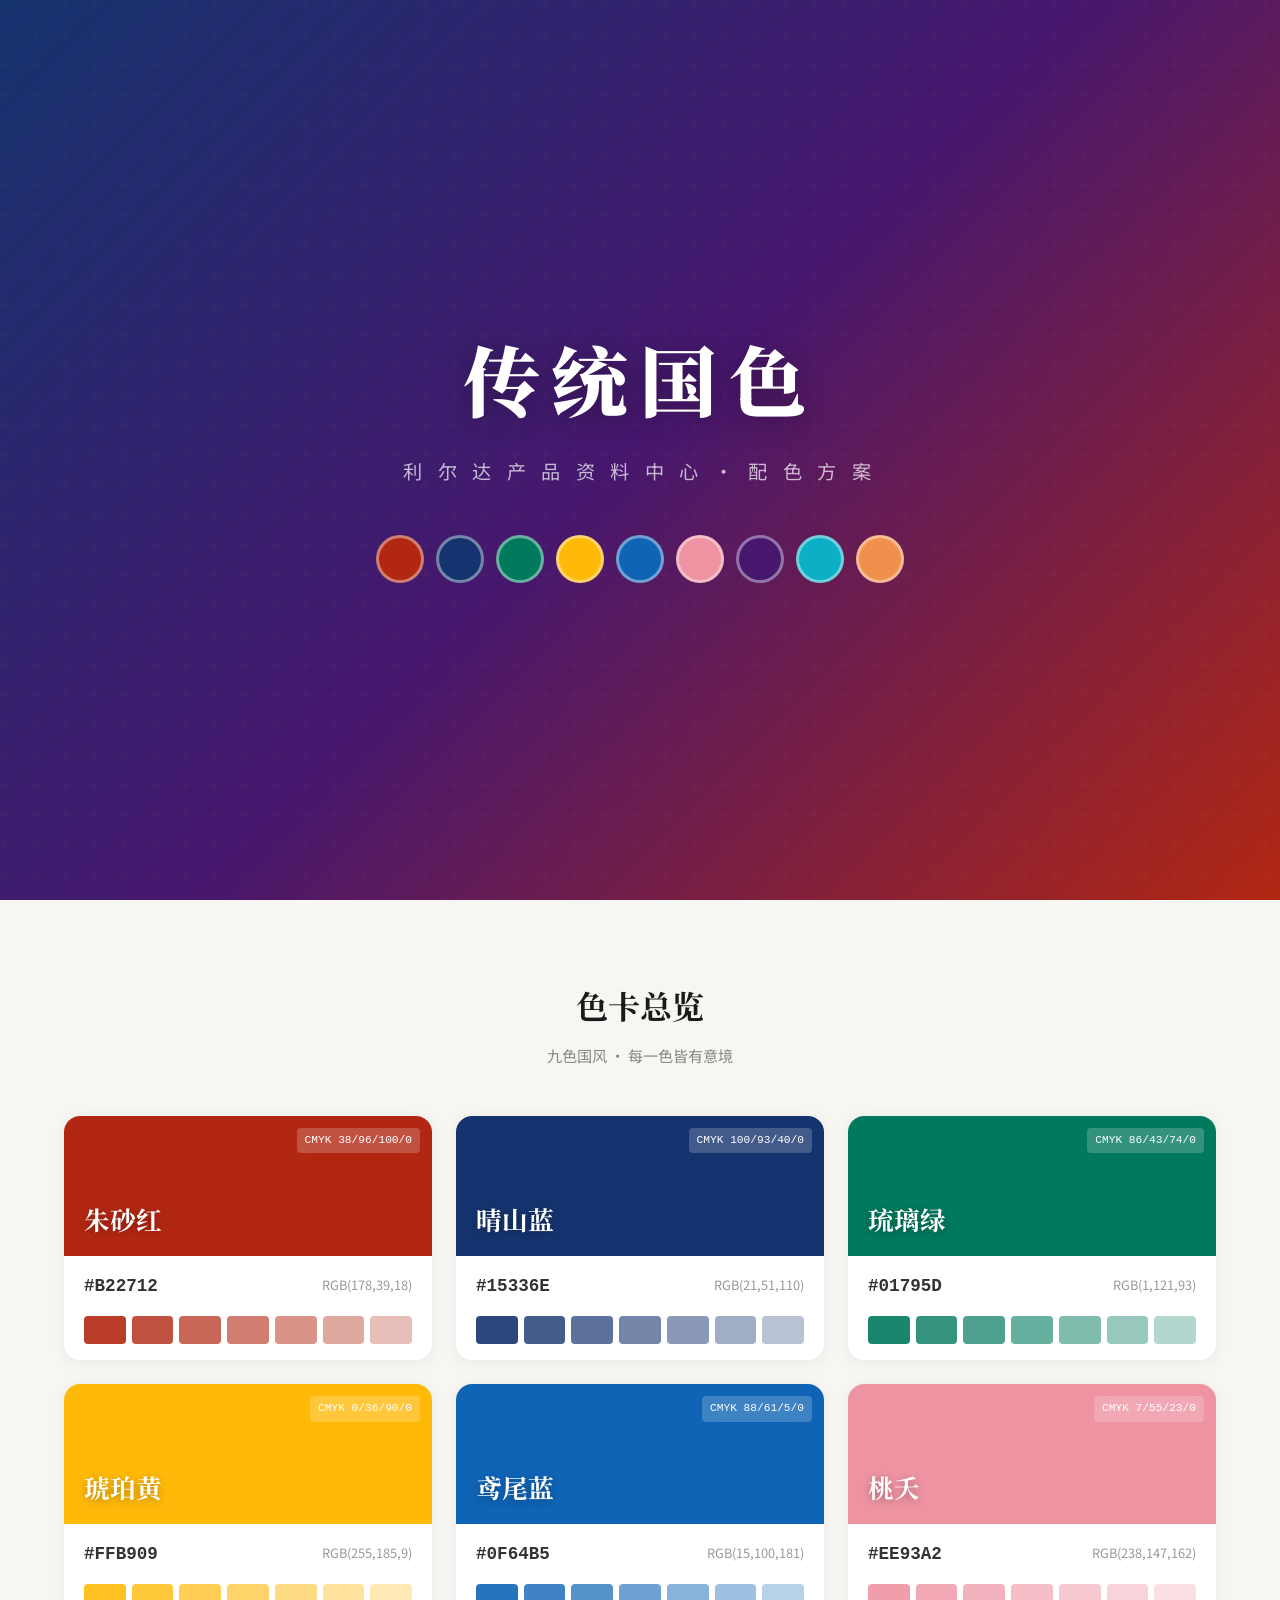
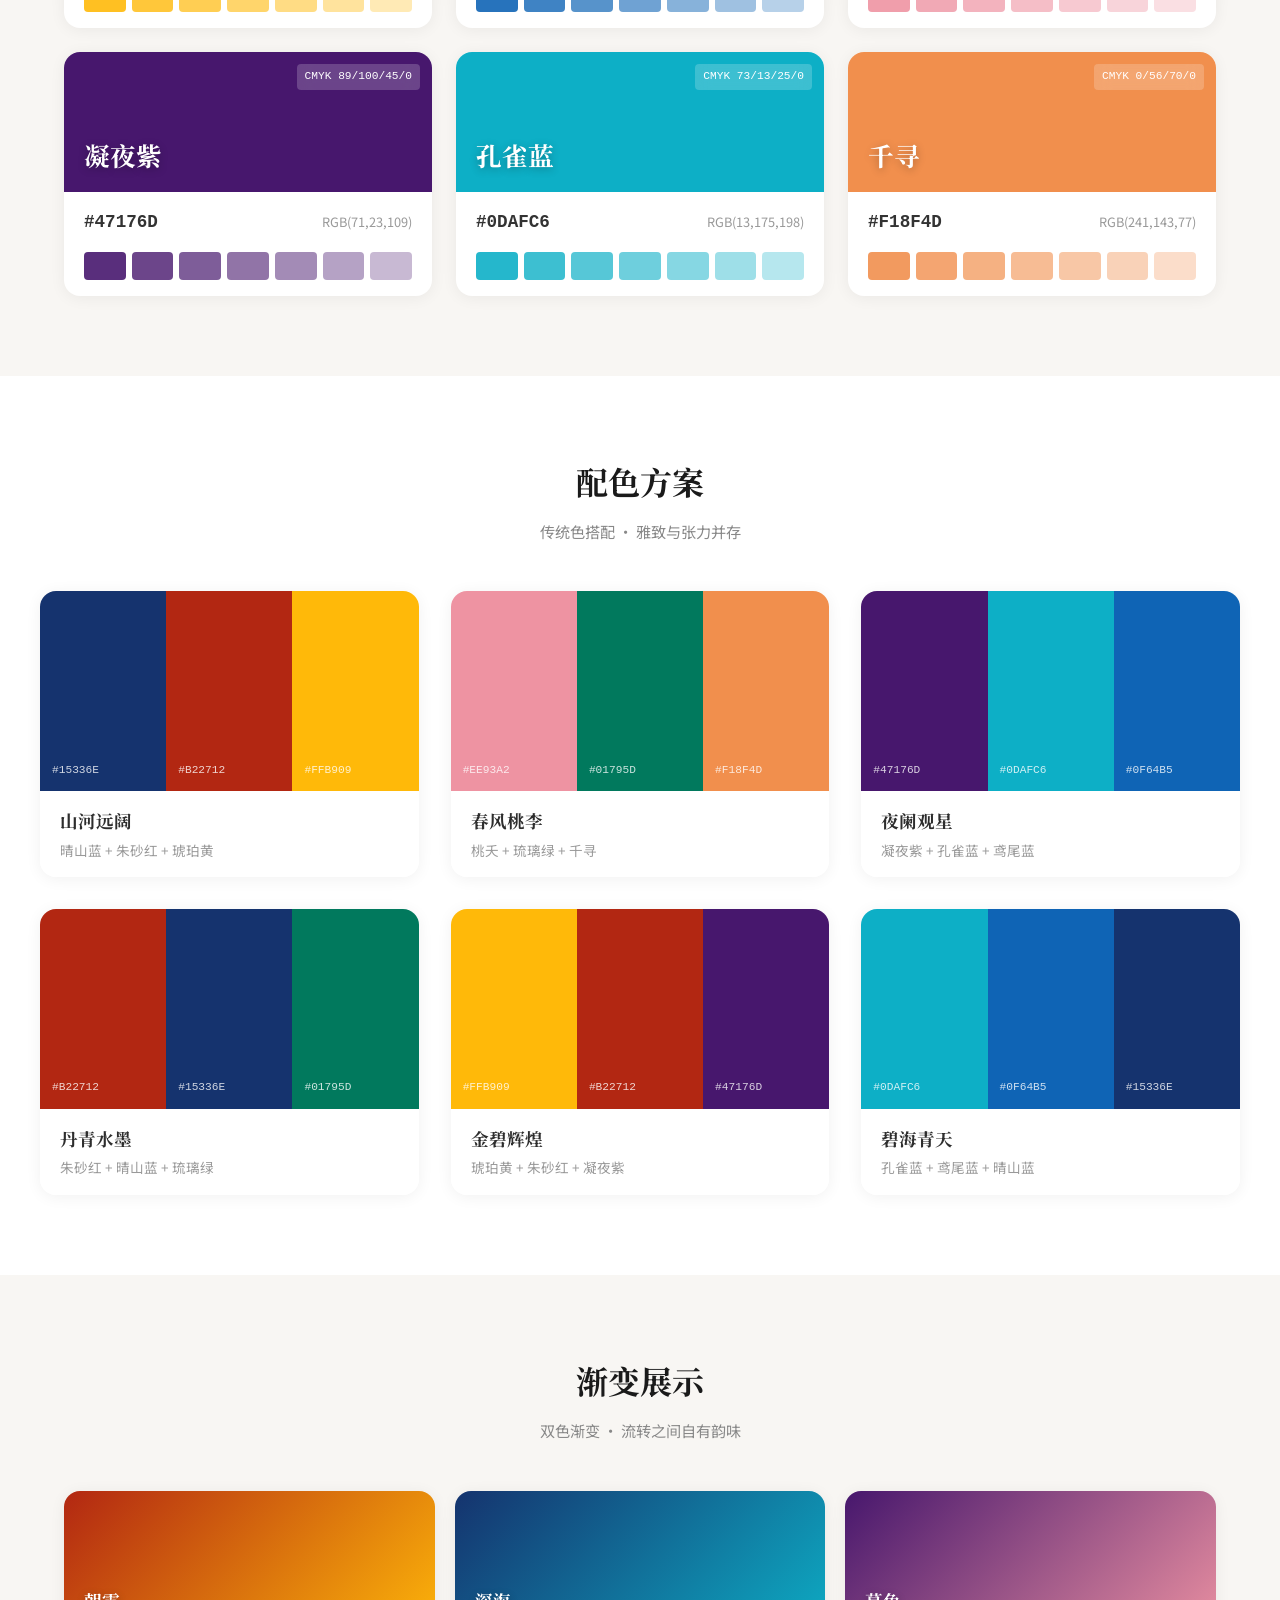
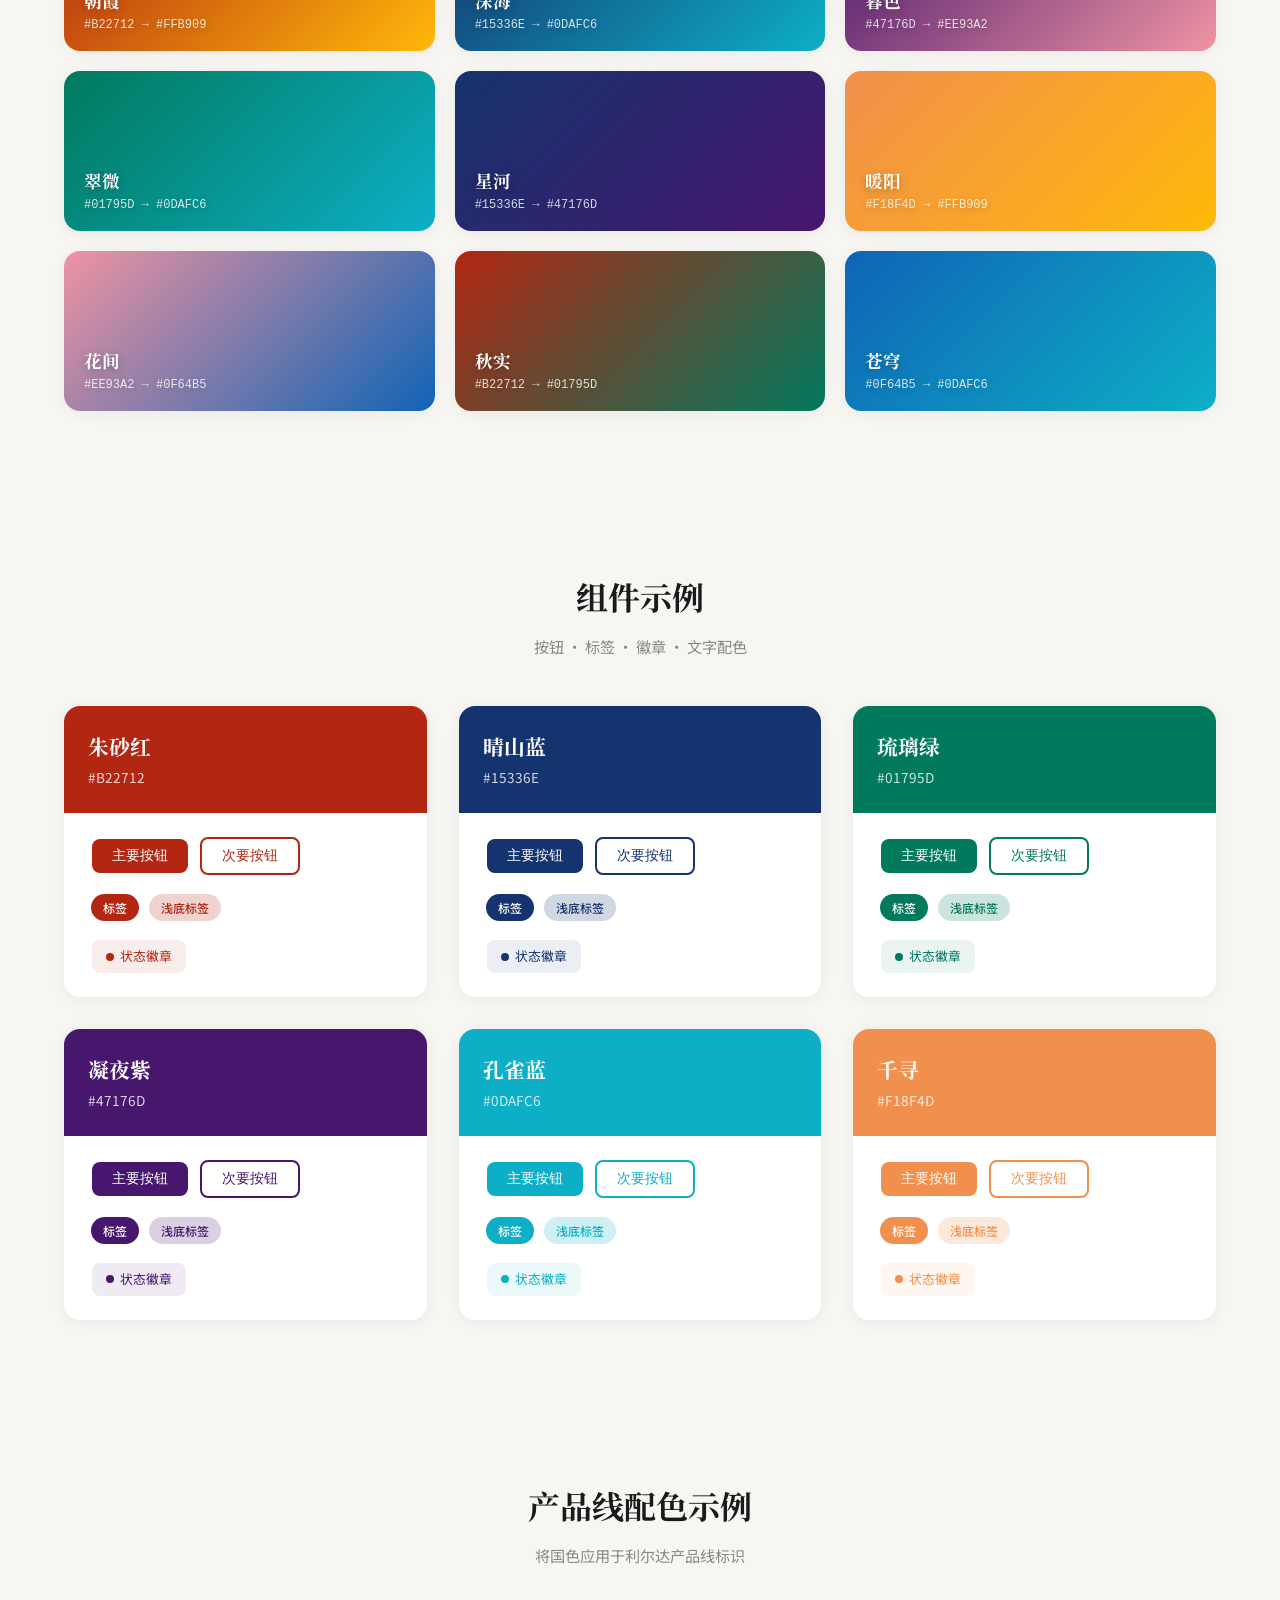
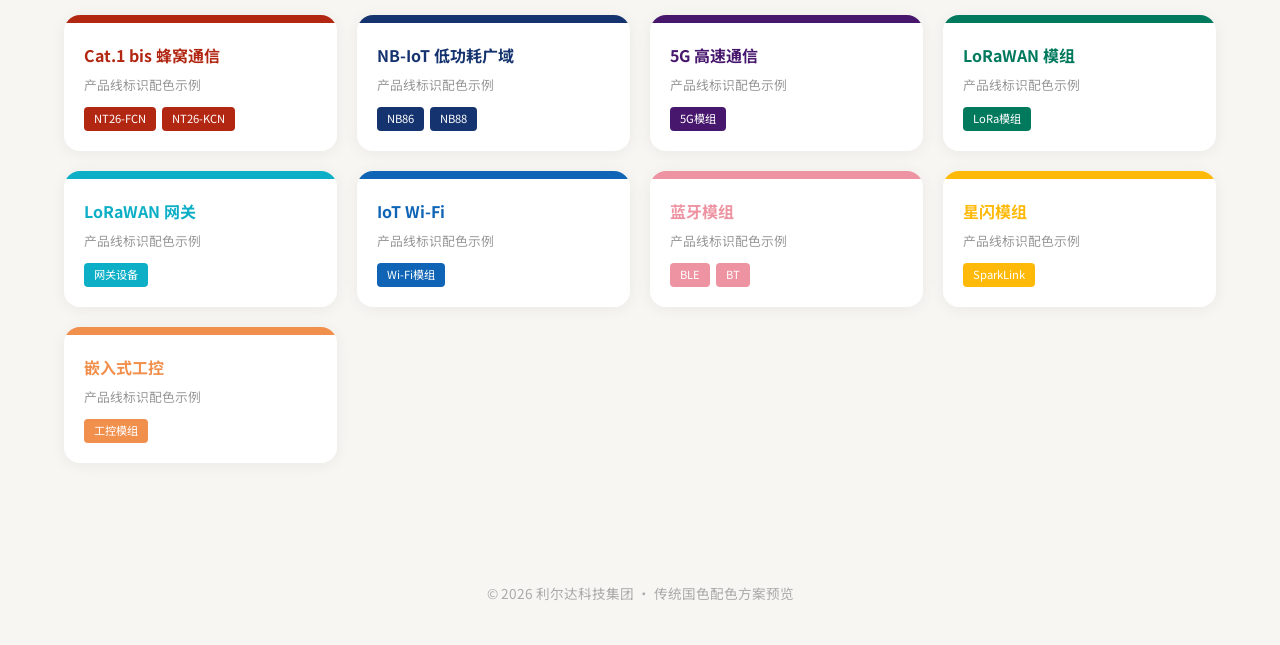
==== color-preview.html @ b0991ba0 "feat: 新增官网首页、视频展示页与多语言国际化支持 本次提交完成了多个核心功能更新： 1. 新增官网首页，集成多语言欢迎页与企业宣传视频展示 2. 新增完整的文档列表页面docs.html，重构整" ====
<!DOCTYPE html>
<html lang="zh-CN">
<head>
  <meta charset="UTF-8">
  <meta name="viewport" content="width=device-width, initial-scale=1.0">
  <title>利尔达 · 传统国色配色方案</title>
  <style>
    @import url('https://fonts.googleapis.com/css2?family=Noto+Serif+SC:wght@400;600;700;900&family=Noto+Sans+SC:wght@300;400;500;700&display=swap');

    * { margin: 0; padding: 0; box-sizing: border-box; }

    :root {
      --zhusha: #B22712;
      --qingshan: #15336E;
      --liuli: #01795D;
      --hupo: #FFB909;
      --yuanwei: #0F64B5;
      --taoyao: #EE93A2;
      --ningye: #47176D;
      --kongque: #0DAFC6;
      --qianxun: #F18F4D;
    }

    body {
      font-family: 'Noto Sans SC', -apple-system, BlinkMacSystemFont, "PingFang SC", "Microsoft YaHei", sans-serif;
      background: #f8f6f3;
      color: #2d2d2d;
      line-height: 1.6;
    }

    .hero {
      position: relative;
      min-height: 100vh;
      display: flex;
      flex-direction: column;
      align-items: center;
      justify-content: center;
      background: linear-gradient(135deg, var(--qingshan) 0%, var(--ningye) 50%, var(--zhusha) 100%);
      overflow: hidden;
      padding: 60px 24px;
    }

    .hero::before {
      content: '';
      position: absolute;
      top: 0; left: 0; right: 0; bottom: 0;
      background: url("data:image/svg+xml,%3Csvg width='60' height='60' viewBox='0 0 60 60' xmlns='http://www.w3.org/2000/svg'%3E%3Cg fill='none' fill-rule='evenodd'%3E%3Cg fill='%23ffffff' fill-opacity='0.03'%3E%3Cpath d='M36 34v-4h-2v4h-4v2h4v4h2v-4h4v-2h-4zm0-30V0h-2v4h-4v2h4v4h2V6h4V4h-4zM6 34v-4H4v4H0v2h4v4h2v-4h4v-2H6zM6 4V0H4v4H0v2h4v4h2V6h4V4H6z'/%3E%3C/g%3E%3C/g%3E%3C/svg%3E");
      opacity: 0.5;
    }

    .hero-title {
      font-family: 'Noto Serif SC', serif;
      font-size: clamp(2.5rem, 6vw, 5rem);
      font-weight: 900;
      color: #fff;
      text-align: center;
      letter-spacing: 0.15em;
      position: relative;
      z-index: 1;
      text-shadow: 0 4px 24px rgba(0,0,0,0.3);
    }

    .hero-sub {
      font-size: clamp(0.9rem, 2vw, 1.2rem);
      color: rgba(255,255,255,0.7);
      text-align: center;
      margin-top: 16px;
      letter-spacing: 0.3em;
      position: relative;
      z-index: 1;
    }

    .hero-colors {
      display: flex;
      gap: 12px;
      margin-top: 48px;
      position: relative;
      z-index: 1;
      flex-wrap: wrap;
      justify-content: center;
    }

    .hero-dot {
      width: 48px;
      height: 48px;
      border-radius: 50%;
      border: 3px solid rgba(255,255,255,0.4);
      transition: transform 0.3s, box-shadow 0.3s;
      cursor: pointer;
    }

    .hero-dot:hover {
      transform: scale(1.3);
      box-shadow: 0 0 20px rgba(255,255,255,0.3);
    }

    .section {
      max-width: 1200px;
      margin: 0 auto;
      padding: 80px 24px;
    }

    .section-title {
      font-family: 'Noto Serif SC', serif;
      font-size: 2rem;
      font-weight: 700;
      text-align: center;
      margin-bottom: 12px;
      color: #1a1a1a;
    }

    .section-desc {
      text-align: center;
      color: #888;
      font-size: 0.95rem;
      margin-bottom: 48px;
    }

    /* 色卡展示 */
    .color-grid {
      display: grid;
      grid-template-columns: repeat(auto-fit, minmax(320px, 1fr));
      gap: 24px;
    }

    .color-card {
      background: #fff;
      border-radius: 16px;
      overflow: hidden;
      box-shadow: 0 2px 16px rgba(0,0,0,0.06);
      transition: transform 0.3s, box-shadow 0.3s;
      cursor: pointer;
    }

    .color-card:hover {
      transform: translateY(-4px);
      box-shadow: 0 8px 32px rgba(0,0,0,0.12);
    }

    .color-card-swatch {
      height: 140px;
      display: flex;
      align-items: flex-end;
      padding: 16px 20px;
      position: relative;
    }

    .color-card-swatch .color-name-cn {
      font-family: 'Noto Serif SC', serif;
      font-size: 1.6rem;
      font-weight: 700;
      color: #fff;
      text-shadow: 0 2px 8px rgba(0,0,0,0.3);
    }

    .color-card-swatch .cmyk-tag {
      position: absolute;
      top: 12px;
      right: 12px;
      background: rgba(255,255,255,0.2);
      backdrop-filter: blur(8px);
      color: #fff;
      font-size: 0.7rem;
      padding: 4px 8px;
      border-radius: 4px;
      font-family: monospace;
    }

    .color-card-info {
      padding: 16px 20px;
      display: flex;
      justify-content: space-between;
      align-items: center;
    }

    .color-card-info .hex {
      font-family: 'Courier New', monospace;
      font-size: 1.1rem;
      font-weight: 700;
      color: #333;
    }

    .color-card-info .rgb {
      font-size: 0.8rem;
      color: #999;
    }

    .color-card-shades {
      padding: 0 20px 16px;
      display: flex;
      gap: 6px;
    }

    .shade {
      flex: 1;
      height: 28px;
      border-radius: 4px;
      transition: transform 0.2s;
    }

    .shade:hover {
      transform: scaleY(1.5);
    }

    /* 配色方案 */
    .palette-section {
      background: #fff;
      padding: 80px 24px;
    }

    .palette-grid {
      max-width: 1200px;
      margin: 0 auto;
      display: grid;
      grid-template-columns: repeat(auto-fit, minmax(340px, 1fr));
      gap: 32px;
    }

    .palette-item {
      border-radius: 16px;
      overflow: hidden;
      box-shadow: 0 2px 16px rgba(0,0,0,0.06);
      transition: transform 0.3s;
    }

    .palette-item:hover {
      transform: translateY(-4px);
    }

    .palette-preview {
      height: 200px;
      display: flex;
      position: relative;
    }

    .palette-preview .p-block {
      flex: 1;
      display: flex;
      align-items: flex-end;
      padding: 12px;
      transition: flex 0.3s;
    }

    .palette-preview .p-block:hover {
      flex: 1.5;
    }

    .palette-preview .p-block span {
      font-size: 0.7rem;
      color: rgba(255,255,255,0.8);
      font-family: monospace;
    }

    .palette-meta {
      padding: 16px 20px;
      background: #fff;
    }

    .palette-meta h3 {
      font-family: 'Noto Serif SC', serif;
      font-size: 1.1rem;
      margin-bottom: 4px;
    }

    .palette-meta p {
      font-size: 0.85rem;
      color: #999;
    }

    /* 组件示例 */
    .demo-section {
      max-width: 1200px;
      margin: 0 auto;
      padding: 80px 24px;
    }

    .demo-grid {
      display: grid;
      grid-template-columns: repeat(auto-fit, minmax(340px, 1fr));
      gap: 32px;
    }

    .demo-card {
      border-radius: 16px;
      overflow: hidden;
      box-shadow: 0 2px 16px rgba(0,0,0,0.06);
    }

    .demo-card-header {
      padding: 24px;
      color: #fff;
    }

    .demo-card-header h3 {
      font-family: 'Noto Serif SC', serif;
      font-size: 1.3rem;
      margin-bottom: 4px;
    }

    .demo-card-header p {
      font-size: 0.85rem;
      opacity: 0.8;
    }

    .demo-card-body {
      padding: 20px 24px;
      background: #fff;
    }

    .demo-btn {
      display: inline-flex;
      align-items: center;
      gap: 6px;
      padding: 8px 20px;
      border-radius: 8px;
      border: none;
      font-size: 0.85rem;
      font-weight: 500;
      cursor: pointer;
      transition: transform 0.2s, box-shadow 0.2s;
      margin: 4px;
      color: #fff;
    }

    .demo-btn:hover {
      transform: translateY(-2px);
      box-shadow: 0 4px 12px rgba(0,0,0,0.15);
    }

    .demo-btn.outline {
      background: transparent;
      border: 2px solid currentColor;
    }

    .demo-tag {
      display: inline-block;
      padding: 4px 12px;
      border-radius: 20px;
      font-size: 0.75rem;
      font-weight: 500;
      margin: 3px;
      color: #fff;
    }

    .demo-badge {
      display: inline-flex;
      align-items: center;
      gap: 6px;
      padding: 6px 14px;
      border-radius: 8px;
      font-size: 0.8rem;
      margin: 4px;
    }

    .demo-badge .dot {
      width: 8px;
      height: 8px;
      border-radius: 50%;
      background: currentColor;
    }

    /* 文字配色 */
    .text-demo {
      padding: 24px;
      border-radius: 12px;
      margin-bottom: 16px;
    }

    .text-demo h4 {
      font-family: 'Noto Serif SC', serif;
      font-size: 1.4rem;
      margin-bottom: 8px;
    }

    .text-demo p {
      font-size: 0.9rem;
      opacity: 0.85;
      line-height: 1.7;
    }

    /* 渐变展示 */
    .gradient-grid {
      display: grid;
      grid-template-columns: repeat(auto-fit, minmax(280px, 1fr));
      gap: 20px;
      max-width: 1200px;
      margin: 0 auto;
    }

    .gradient-card {
      height: 160px;
      border-radius: 16px;
      display: flex;
      align-items: flex-end;
      padding: 16px 20px;
      box-shadow: 0 2px 16px rgba(0,0,0,0.06);
      transition: transform 0.3s;
    }

    .gradient-card:hover {
      transform: scale(1.02);
    }

    .gradient-card .g-info {
      color: #fff;
      text-shadow: 0 2px 8px rgba(0,0,0,0.3);
    }

    .gradient-card .g-info h4 {
      font-family: 'Noto Serif SC', serif;
      font-size: 1.1rem;
    }

    .gradient-card .g-info p {
      font-size: 0.75rem;
      opacity: 0.8;
      font-family: monospace;
    }

    /* 产品线示例 */
    .product-line-demo {
      max-width: 1200px;
      margin: 0 auto;
      padding: 80px 24px;
    }

    .pl-cards {
      display: grid;
      grid-template-columns: repeat(auto-fit, minmax(260px, 1fr));
      gap: 20px;
    }

    .pl-card {
      border-radius: 16px;
      overflow: hidden;
      box-shadow: 0 2px 16px rgba(0,0,0,0.06);
      transition: transform 0.3s;
      cursor: pointer;
    }

    .pl-card:hover {
      transform: translateY(-4px);
    }

    .pl-card-top {
      height: 8px;
    }

    .pl-card-body {
      padding: 20px;
      background: #fff;
    }

    .pl-card-body h4 {
      font-size: 1rem;
      margin-bottom: 6px;
    }

    .pl-card-body p {
      font-size: 0.8rem;
      color: #999;
      margin-bottom: 12px;
    }

    .pl-card-body .pl-tags {
      display: flex;
      gap: 6px;
      flex-wrap: wrap;
    }

    .pl-card-body .pl-tag {
      padding: 3px 10px;
      border-radius: 4px;
      font-size: 0.7rem;
      color: #fff;
    }

    footer {
      text-align: center;
      padding: 40px 24px;
      color: #aaa;
      font-size: 0.85rem;
    }

    @media (max-width: 768px) {
      .hero { min-height: 70vh; padding: 40px 16px; }
      .section, .demo-section, .product-line-demo { padding: 48px 16px; }
      .palette-section { padding: 48px 16px; }
      .color-grid { grid-template-columns: 1fr; }
      .palette-grid { grid-template-columns: 1fr; }
      .demo-grid { grid-template-columns: 1fr; }
      .gradient-grid { grid-template-columns: 1fr; }
      .pl-cards { grid-template-columns: 1fr 1fr; }
    }
  </style>
</head>
<body>

  <div class="hero">
    <div class="hero-title">传统国色</div>
    <div class="hero-sub">利 尔 达 产 品 资 料 中 心 · 配 色 方 案</div>
    <div class="hero-colors">
      <div class="hero-dot" style="background:var(--zhusha)" title="朱砂红"></div>
      <div class="hero-dot" style="background:var(--qingshan)" title="晴山蓝"></div>
      <div class="hero-dot" style="background:var(--liuli)" title="琉璃绿"></div>
      <div class="hero-dot" style="background:var(--hupo)" title="琥珀黄"></div>
      <div class="hero-dot" style="background:var(--yuanwei)" title="鸢尾蓝"></div>
      <div class="hero-dot" style="background:var(--taoyao)" title="桃夭"></div>
      <div class="hero-dot" style="background:var(--ningye)" title="凝夜紫"></div>
      <div class="hero-dot" style="background:var(--kongque)" title="孔雀蓝"></div>
      <div class="hero-dot" style="background:var(--qianxun)" title="千寻"></div>
    </div>
  </div>

  <div class="section">
    <div class="section-title">色卡总览</div>
    <div class="section-desc">九色国风 · 每一色皆有意境</div>
    <div class="color-grid" id="colorGrid"></div>
  </div>

  <div class="palette-section">
    <div class="section-title">配色方案</div>
    <div class="section-desc">传统色搭配 · 雅致与张力并存</div>
    <div class="palette-grid" id="paletteGrid"></div>
  </div>

  <div class="demo-section">
    <div class="section-title">渐变展示</div>
    <div class="section-desc">双色渐变 · 流转之间自有韵味</div>
    <div class="gradient-grid" id="gradientGrid"></div>
  </div>

  <div class="demo-section">
    <div class="section-title">组件示例</div>
    <div class="section-desc">按钮 · 标签 · 徽章 · 文字配色</div>
    <div class="demo-grid" id="demoGrid"></div>
  </div>

  <div class="product-line-demo">
    <div class="section-title">产品线配色示例</div>
    <div class="section-desc">将国色应用于利尔达产品线标识</div>
    <div class="pl-cards" id="plCards"></div>
  </div>

  <footer>
    © 2026 利尔达科技集团 · 传统国色配色方案预览
  </footer>

  <script>
    const COLORS = [
      { id: 'zhusha', name: '朱砂红', hex: '#B22712', cmyk: '38/96/100/0', rgb: '178,39,18', desc: '丹砂之色，热烈而庄重' },
      { id: 'qingshan', name: '晴山蓝', hex: '#15336E', cmyk: '100/93/40/0', rgb: '21,51,110', desc: '远山如黛，天际微蓝' },
      { id: 'liuli', name: '琉璃绿', hex: '#01795D', cmyk: '86/43/74/0', rgb: '1,121,93', desc: '琉璃瓦色，翠润如玉' },
      { id: 'hupo', name: '琥珀黄', hex: '#FFB909', cmyk: '0/36/90/0', rgb: '255,185,9', desc: '琥珀流光，温润明丽' },
      { id: 'yuanwei', name: '鸢尾蓝', hex: '#0F64B5', cmyk: '88/61/5/0', rgb: '15,100,181', desc: '鸢尾花开，蓝紫相映' },
      { id: 'taoyao', name: '桃夭', hex: '#EE93A2', cmyk: '7/55/23/0', rgb: '238,147,162', desc: '桃之夭夭，灼灼其华' },
      { id: 'ningye', name: '凝夜紫', hex: '#47176D', cmyk: '89/100/45/0', rgb: '71,23,109', desc: '夜色凝紫，深邃幽远' },
      { id: 'kongque', name: '孔雀蓝', hex: '#0DAFC6', cmyk: '73/13/25/0', rgb: '13,175,198', desc: '孔雀开屏，碧蓝如洗' },
      { id: 'qianxun', name: '千寻', hex: '#F18F4D', cmyk: '0/56/70/0', rgb: '241,143,77', desc: '千寻落日，暖橘如霞' }
    ];

    const PALETTES = [
      { name: '山河远阔', desc: '晴山蓝 + 朱砂红 + 琥珀黄', colors: ['#15336E', '#B22712', '#FFB909'] },
      { name: '春风桃李', desc: '桃夭 + 琉璃绿 + 千寻', colors: ['#EE93A2', '#01795D', '#F18F4D'] },
      { name: '夜阑观星', desc: '凝夜紫 + 孔雀蓝 + 鸢尾蓝', colors: ['#47176D', '#0DAFC6', '#0F64B5'] },
      { name: '丹青水墨', desc: '朱砂红 + 晴山蓝 + 琉璃绿', colors: ['#B22712', '#15336E', '#01795D'] },
      { name: '金碧辉煌', desc: '琥珀黄 + 朱砂红 + 凝夜紫', colors: ['#FFB909', '#B22712', '#47176D'] },
      { name: '碧海青天', desc: '孔雀蓝 + 鸢尾蓝 + 晴山蓝', colors: ['#0DAFC6', '#0F64B5', '#15336E'] }
    ];

    const GRADIENTS = [
      { name: '朝霞', from: '#B22712', to: '#FFB909', css: 'linear-gradient(135deg, #B22712, #FFB909)' },
      { name: '深海', from: '#15336E', to: '#0DAFC6', css: 'linear-gradient(135deg, #15336E, #0DAFC6)' },
      { name: '暮色', from: '#47176D', to: '#EE93A2', css: 'linear-gradient(135deg, #47176D, #EE93A2)' },
      { name: '翠微', from: '#01795D', to: '#0DAFC6', css: 'linear-gradient(135deg, #01795D, #0DAFC6)' },
      { name: '星河', from: '#15336E', to: '#47176D', css: 'linear-gradient(135deg, #15336E, #47176D)' },
      { name: '暖阳', from: '#F18F4D', to: '#FFB909', css: 'linear-gradient(135deg, #F18F4D, #FFB909)' },
      { name: '花间', from: '#EE93A2', to: '#0F64B5', css: 'linear-gradient(135deg, #EE93A2, #0F64B5)' },
      { name: '秋实', from: '#B22712', to: '#01795D', css: 'linear-gradient(135deg, #B22712, #01795D)' },
      { name: '苍穹', from: '#0F64B5', to: '#0DAFC6', css: 'linear-gradient(135deg, #0F64B5, #0DAFC6)' }
    ];

    function hexToShades(hex) {
      const r = parseInt(hex.slice(1,3), 16);
      const g = parseInt(hex.slice(3,5), 16);
      const b = parseInt(hex.slice(5,7), 16);
      const shades = [];
      for (let i = 0; i < 7; i++) {
        const factor = 0.3 + (i * 0.1);
        const nr = Math.min(255, Math.round(r + (255 - r) * (1 - factor)));
        const ng = Math.min(255, Math.round(g + (255 - g) * (1 - factor)));
        const nb = Math.min(255, Math.round(b + (255 - b) * (1 - factor)));
        shades.push(`rgb(${nr},${ng},${nb})`);
      }
      shades.reverse();
      return shades;
    }

    function textColorFor(hex) {
      const r = parseInt(hex.slice(1,3), 16);
      const g = parseInt(hex.slice(3,5), 16);
      const b = parseInt(hex.slice(5,7), 16);
      const lum = (0.299 * r + 0.587 * g + 0.114 * b) / 255;
      return lum > 0.55 ? '#1a1a1a' : '#ffffff';
    }

    // 色卡
    const colorGrid = document.getElementById('colorGrid');
    COLORS.forEach(c => {
      const shades = hexToShades(c.hex);
      colorGrid.innerHTML += `
        <div class="color-card">
          <div class="color-card-swatch" style="background:${c.hex}">
            <span class="color-name-cn">${c.name}</span>
            <span class="cmyk-tag">CMYK ${c.cmyk}</span>
          </div>
          <div class="color-card-info">
            <span class="hex">${c.hex}</span>
            <span class="rgb">RGB(${c.rgb})</span>
          </div>
          <div class="color-card-shades">
            ${shades.map(s => `<div class="shade" style="background:${s}"></div>`).join('')}
          </div>
        </div>`;
    });

    // 配色方案
    const paletteGrid = document.getElementById('paletteGrid');
    PALETTES.forEach(p => {
      paletteGrid.innerHTML += `
        <div class="palette-item">
          <div class="palette-preview">
            ${p.colors.map(c => `<div class="p-block" style="background:${c}"><span>${c}</span></div>`).join('')}
          </div>
          <div class="palette-meta">
            <h3>${p.name}</h3>
            <p>${p.desc}</p>
          </div>
        </div>`;
    });

    // 渐变
    const gradientGrid = document.getElementById('gradientGrid');
    GRADIENTS.forEach(g => {
      gradientGrid.innerHTML += `
        <div class="gradient-card" style="background:${g.css}">
          <div class="g-info">
            <h4>${g.name}</h4>
            <p>${g.from} → ${g.to}</p>
          </div>
        </div>`;
    });

    // 组件示例
    const demoGrid = document.getElementById('demoGrid');
    const demoColors = [
      { name: '朱砂红', hex: '#B22712' },
      { name: '晴山蓝', hex: '#15336E' },
      { name: '琉璃绿', hex: '#01795D' },
      { name: '凝夜紫', hex: '#47176D' },
      { name: '孔雀蓝', hex: '#0DAFC6' },
      { name: '千寻', hex: '#F18F4D' }
    ];

    demoColors.forEach(c => {
      const tc = textColorFor(c.hex);
      demoGrid.innerHTML += `
        <div class="demo-card">
          <div class="demo-card-header" style="background:${c.hex}">
            <h3>${c.name}</h3>
            <p>${c.hex}</p>
          </div>
          <div class="demo-card-body">
            <div style="margin-bottom:12px">
              <button class="demo-btn" style="background:${c.hex}">主要按钮</button>
              <button class="demo-btn outline" style="color:${c.hex};border-color:${c.hex}">次要按钮</button>
            </div>
            <div style="margin-bottom:12px">
              <span class="demo-tag" style="background:${c.hex}">标签</span>
              <span class="demo-tag" style="background:${c.hex}33;color:${c.hex}">浅底标签</span>
            </div>
            <div>
              <span class="demo-badge" style="background:${c.hex}15;color:${c.hex}"><span class="dot" style="background:${c.hex}"></span>状态徽章</span>
            </div>
          </div>
        </div>`;
    });

    // 产品线配色
    const plCards = document.getElementById('plCards');
    const productLines = [
      { name: 'Cat.1 bis 蜂窝通信', color: '#B22712', tags: ['NT26-FCN', 'NT26-KCN'] },
      { name: 'NB-IoT 低功耗广域', color: '#15336E', tags: ['NB86', 'NB88'] },
      { name: '5G 高速通信', color: '#47176D', tags: ['5G模组'] },
      { name: 'LoRaWAN 模组', color: '#01795D', tags: ['LoRa模组'] },
      { name: 'LoRaWAN 网关', color: '#0DAFC6', tags: ['网关设备'] },
      { name: 'IoT Wi-Fi', color: '#0F64B5', tags: ['Wi-Fi模组'] },
      { name: '蓝牙模组', color: '#EE93A2', tags: ['BLE', 'BT'] },
      { name: '星闪模组', color: '#FFB909', tags: ['SparkLink'] },
      { name: '嵌入式工控', color: '#F18F4D', tags: ['工控模组'] }
    ];

    productLines.forEach(pl => {
      plCards.innerHTML += `
        <div class="pl-card">
          <div class="pl-card-top" style="background:${pl.color}"></div>
          <div class="pl-card-body">
            <h4 style="color:${pl.color}">${pl.name}</h4>
            <p>产品线标识配色示例</p>
            <div class="pl-tags">
              ${pl.tags.map(t => `<span class="pl-tag" style="background:${pl.color}">${t}</span>`).join('')}
            </div>
          </div>
        </div>`;
    });
  </script>
</body>
</html>
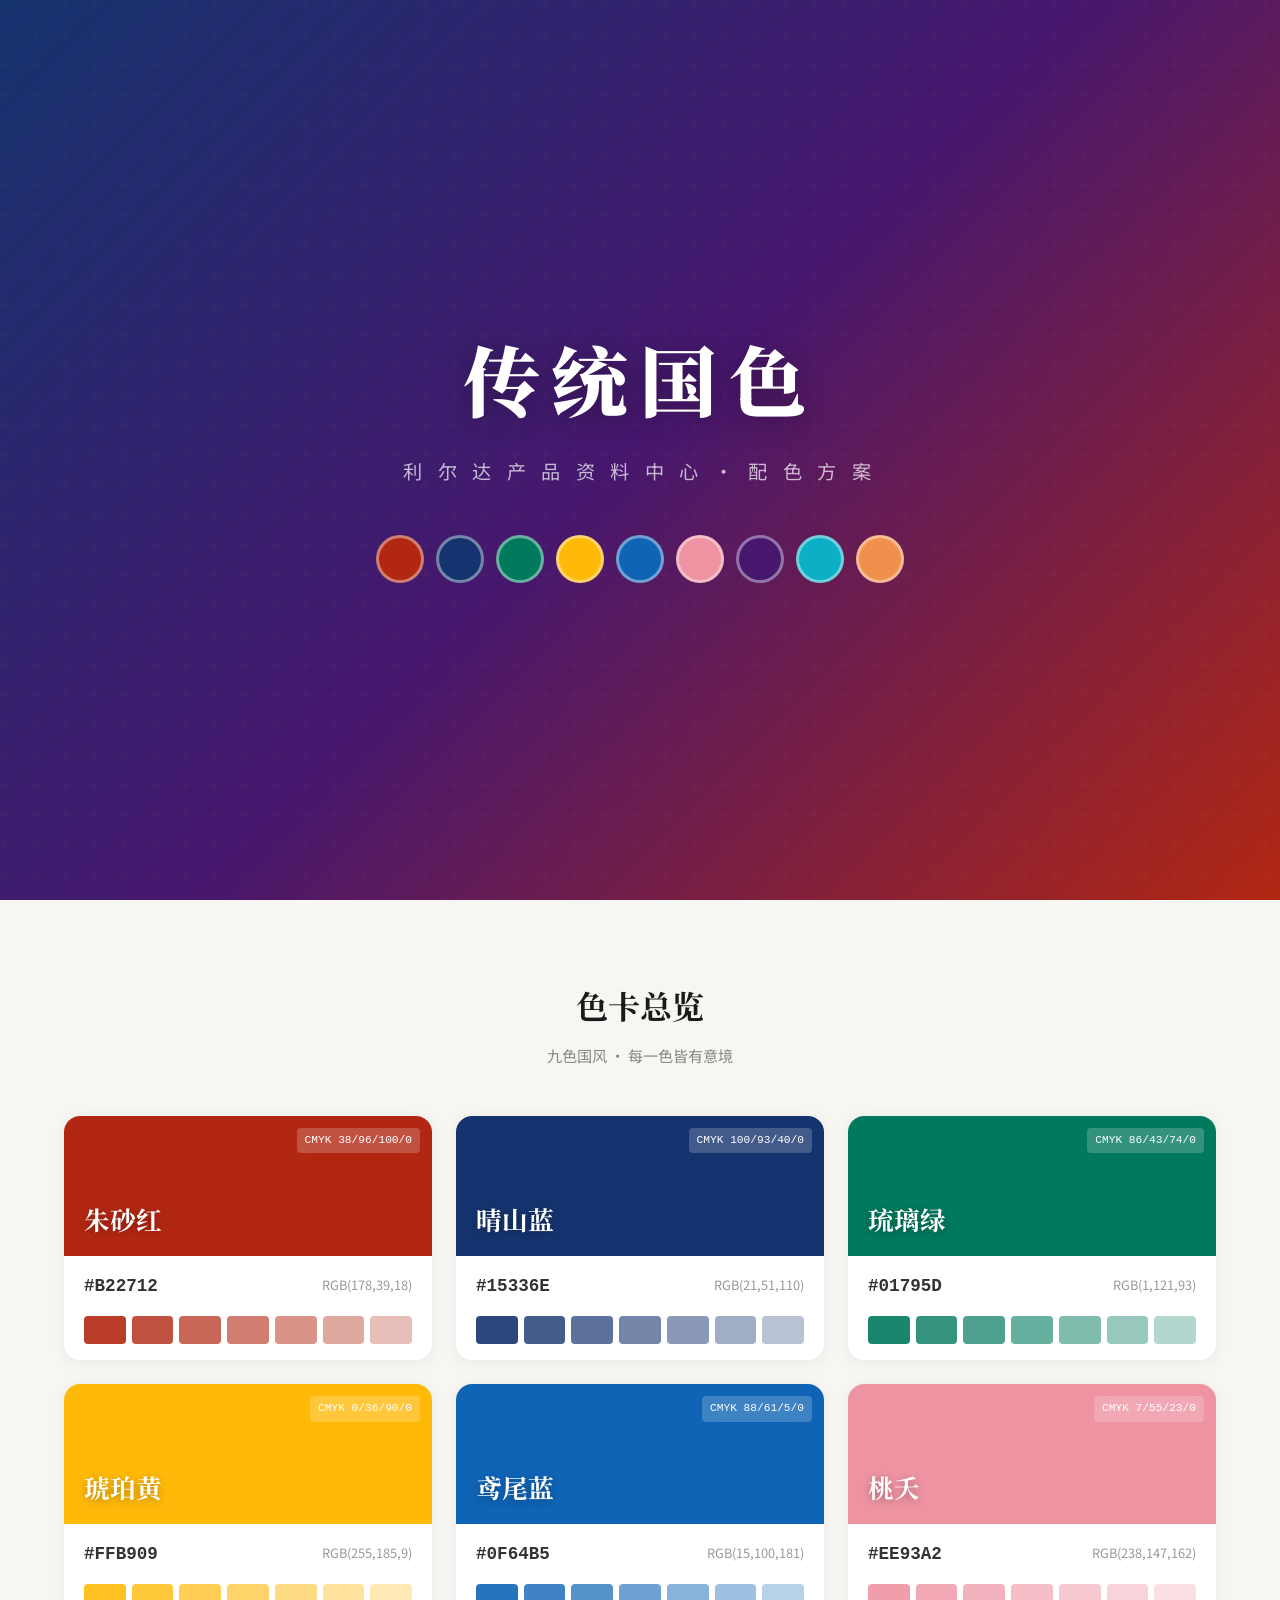
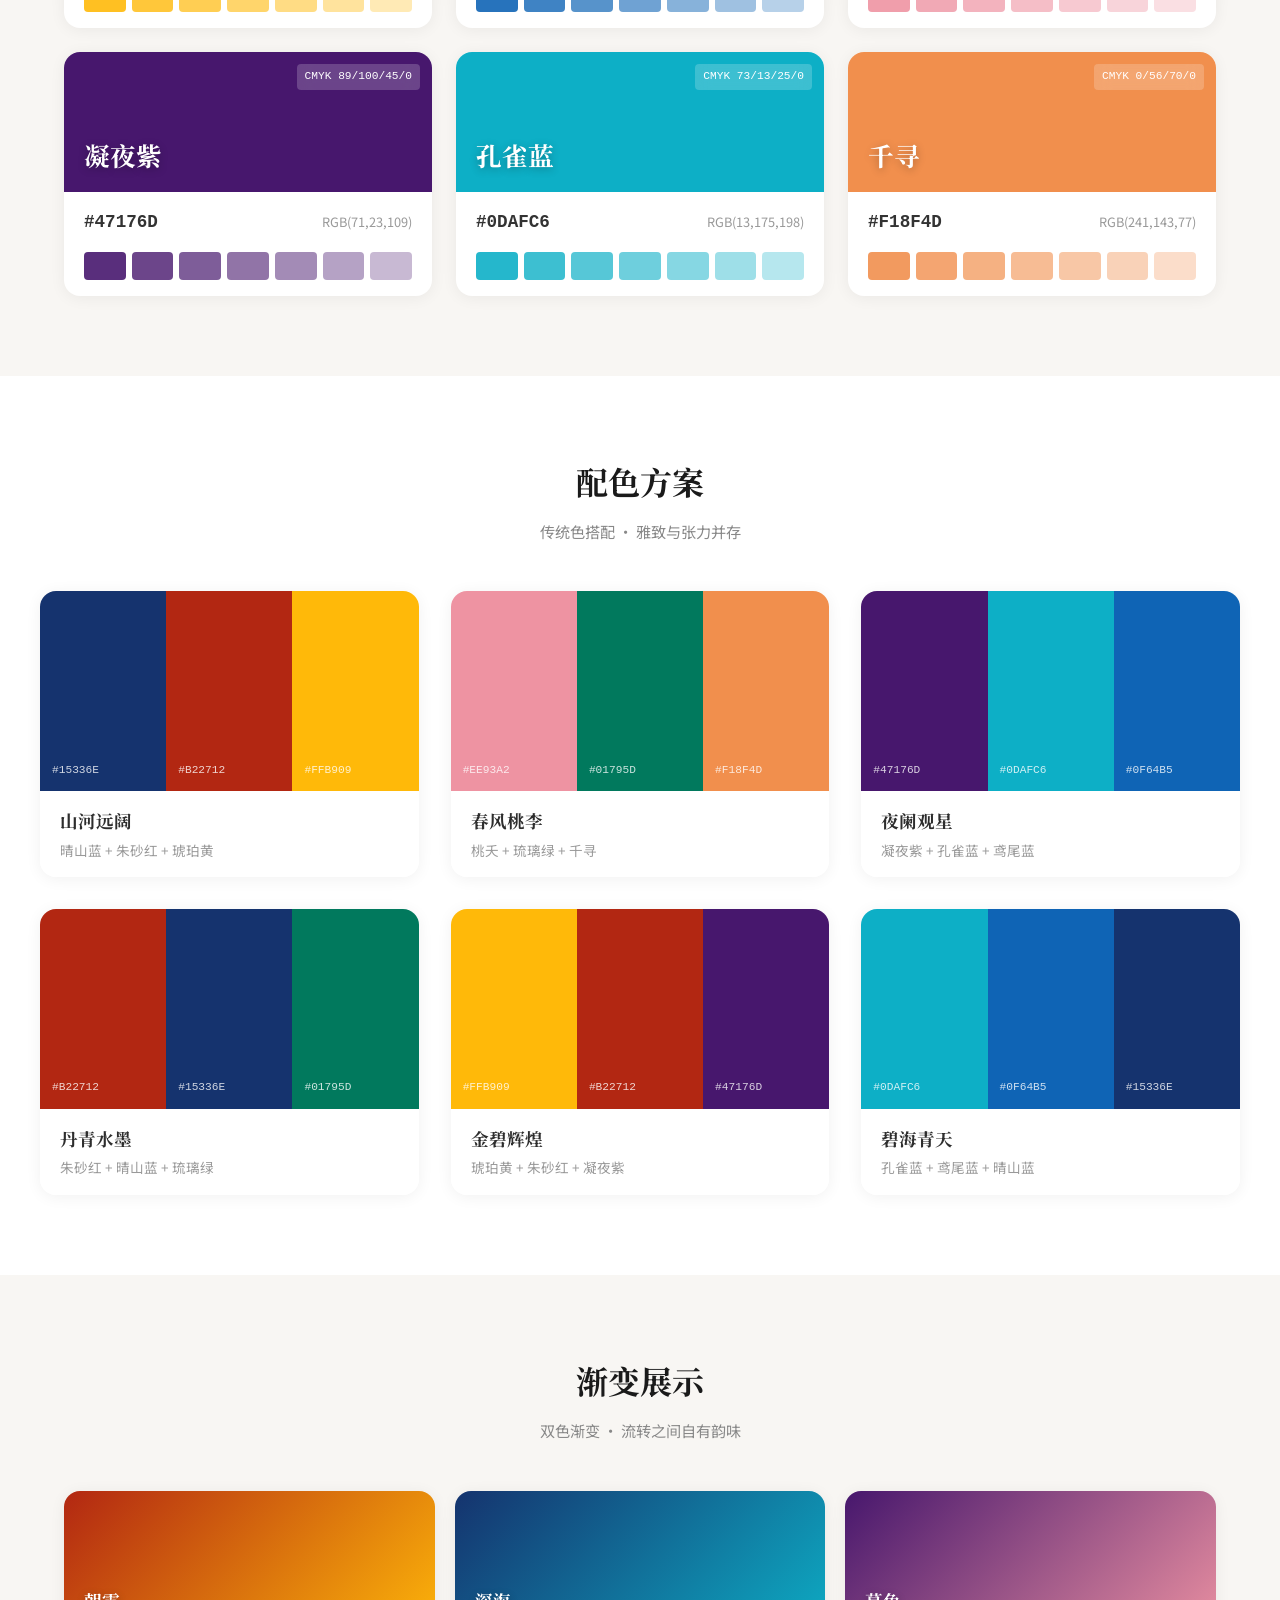
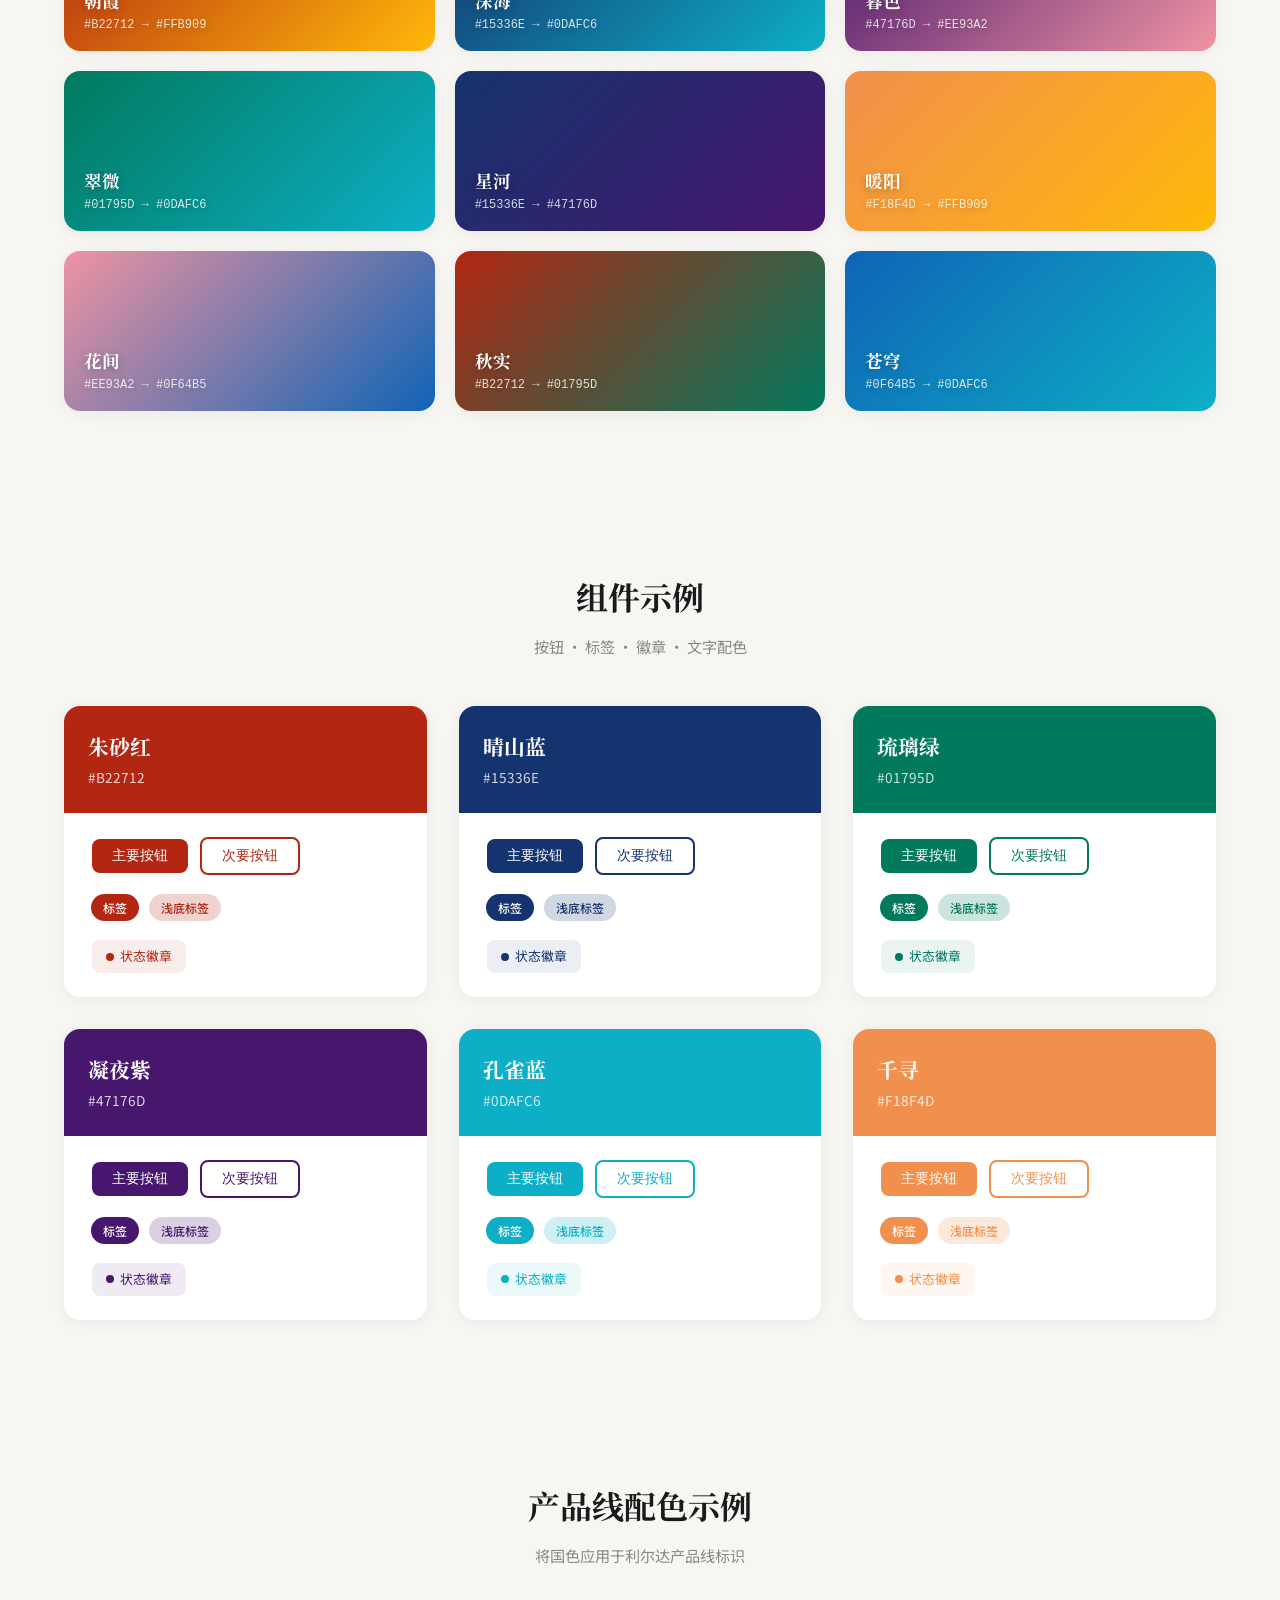
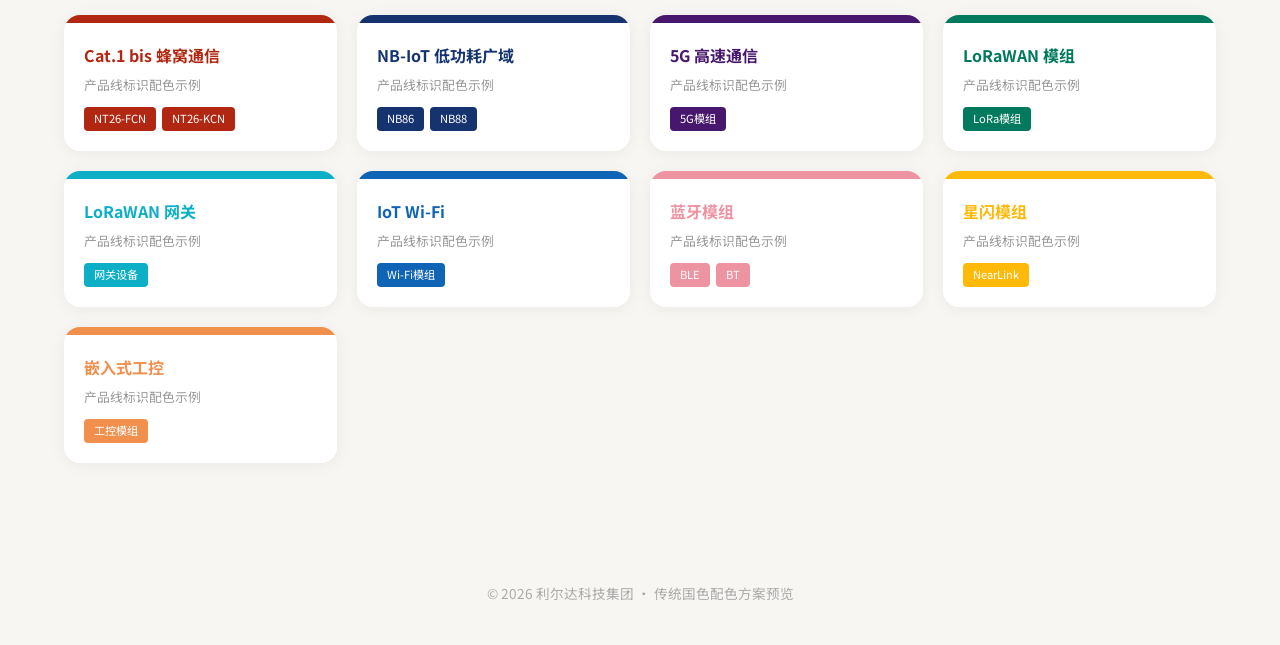
==== commit 2a6e8195: "refactor: 重构产品数据管理，拆分products.json为单文件目录结构 1. 将原products.json拆分为products目录下的独立产品线JSON文件 2. 更新初始化和同步脚" ====
--- a/color-preview.html
+++ b/color-preview.html
@@ -696,7 +696,7 @@
       { name: 'LoRaWAN 网关', color: '#0DAFC6', tags: ['网关设备'] },
       { name: 'IoT Wi-Fi', color: '#0F64B5', tags: ['Wi-Fi模组'] },
       { name: '蓝牙模组', color: '#EE93A2', tags: ['BLE', 'BT'] },
-      { name: '星闪模组', color: '#FFB909', tags: ['SparkLink'] },
+      { name: '星闪模组', color: '#FFB909', tags: ['NearLink'] },
       { name: '嵌入式工控', color: '#F18F4D', tags: ['工控模组'] }
     ];
 
